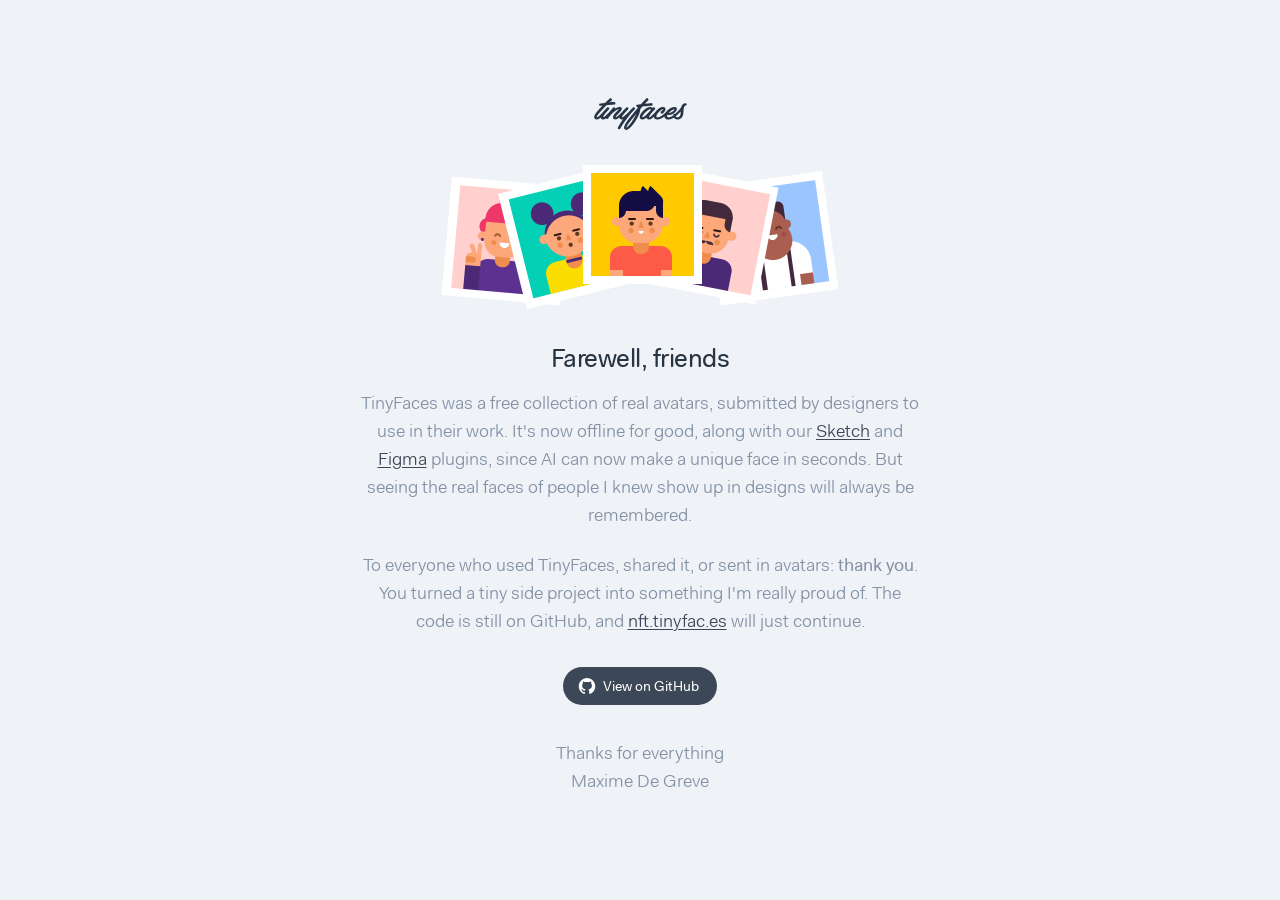
==== site/index.html @ 03fa12ae "Add static farewell page for Netlify TinyFaces is being retired now that AI image generation covers " ====
<!DOCTYPE html>
<html lang="en">
  <head>
    <meta charset="utf-8">
    <meta name="viewport" content="width=device-width, initial-scale=1">
    <title>TinyFaces 👦🏼👨🏾👩🏻 — Thank you</title>
    <meta name="description" content="TinyFaces has been retired. Thank you to everyone who used and supported it over the years.">
    <link rel="stylesheet" href="styles.css">
  </head>
  <body>
    <div class="hero">
      <div class="hero-inner">
        <div class="logo">
          <a href="https://github.com/maximedegreve/TinyFaces">
            <img width="93" height="auto" src="images/logo.png" alt="TinyFaces logo">
          </a>
        </div>

        <div class="illustration">
          <img src="images/front.png" alt="TinyFaces avatars">
        </div>

        <h1>Farewell, friends</h1>

        <h2>
          TinyFaces was a free collection of real avatars, submitted by
          designers to use in their work. It's now offline for good, along with
          our
          <a href="https://github.com/maximedegreve/TinyFaces-Sketch-Plugin">Sketch</a>
          and
          <a href="https://github.com/maximedegreve/TinyFaces-Figma-Plugin">Figma</a>
          plugins, since AI can now make a unique face in seconds. But seeing
          the real faces of people I knew show up in designs will always be
          remembered.
        </h2>

        <p>
          To everyone who used TinyFaces, shared it, or sent in avatars:
          <strong>thank you</strong>. You turned a tiny side project into
          something I'm really proud of. The code is still on GitHub, and
          <a href="https://nft.tinyfac.es">nft.tinyfac.es</a> will just continue.
        </p>

        <a class="button" href="https://github.com/maximedegreve/TinyFaces">
          <img src="images/github.svg" alt="" aria-hidden="true">
          View on GitHub
        </a>

        <p class="signoff">
          Thanks for everything<br>
          Maxime De Greve
        </p>
      </div>
    </div>
  </body>
</html>
---- site/styles.css ----
/* Original TinyFaces font, self-hosted so the page stays standalone */
@font-face {
  font-family: "FaktProSoft";
  src: url("fonts/FaktSoftPro-Blond.woff") format("woff"),
    url("fonts/FaktSoftPro-Blond.ttf") format("truetype");
  font-weight: 300;
  font-style: normal;
  font-display: swap;
}

@font-face {
  font-family: "FaktProSoft";
  src: url("fonts/FaktSoftPro-Normal.woff") format("woff"),
    url("fonts/FaktSoftPro-Normal.ttf") format("truetype");
  font-weight: 400;
  font-style: normal;
  font-display: swap;
}

@font-face {
  font-family: "FaktProSoft";
  src: url("fonts/FaktSoftPro-Medium.woff") format("woff"),
    url("fonts/FaktSoftPro-Medium.ttf") format("truetype");
  font-weight: 500;
  font-style: normal;
  font-display: swap;
}

/* TinyFaces palette (from the original styleguide) */
:root {
  --steel: #273444;
  --slate: #3c4858;
  --silver: #8492a6;
  --snow: #f9fafc;
  --snow-d: #eff2f7;
  --white: #ffffff;
}

* {
  box-sizing: border-box;
}

html,
body {
  margin: 0;
  padding: 0;
}

body {
  min-height: 100vh;
  display: flex;
  align-items: center;
  justify-content: center;
  background-color: var(--snow-d);
  color: var(--steel);
  font-family: "FaktProSoft", "Helvetica Neue", helvetica, arial, sans-serif;
  font-weight: 400;
  font-synthesis: none;
  -webkit-font-smoothing: antialiased;
  -moz-osx-font-smoothing: grayscale;
}

.hero {
  width: 100%;
  background-color: var(--snow-d);
  text-align: center;
  padding: 64px 40px 72px;
}

.hero-inner {
  display: flex;
  flex-direction: column;
  align-items: center;
  gap: 0;
  max-width: 560px;
  width: 100%;
  margin: 0 auto;
}

.logo {
  margin-bottom: 28px;
}

.logo img {
  display: inline-block;
  height: auto;
}

.illustration {
  margin-bottom: 24px;
}

.illustration img {
  width: 100%;
  max-width: 398px;
  height: auto;
}

h1 {
  font-size: 26px;
  line-height: 34px;
  letter-spacing: -0.5px;
  font-weight: 400;
  color: var(--steel);
  margin: 0 0 14px;
}

h2 {
  font-size: 18px;
  line-height: 28px;
  font-weight: 300;
  color: var(--silver);
  margin: 0 0 22px;
}

p {
  font-size: 18px;
  line-height: 28px;
  font-weight: 300;
  color: var(--silver);
  margin: 0 0 22px;
}

p strong {
  color: inherit;
  font-weight: 400;
}

.signoff {
  margin: 0;
}

a {
  color: var(--slate);
  text-decoration: underline;
  text-underline-offset: 2px;
}

a:hover {
  color: var(--steel);
}

.button {
  display: inline-flex;
  align-items: center;
  gap: 5px;
  margin: 10px 0 34px;
  padding: 0 18px 0 13px;
  height: 38px;
  line-height: 38px;
  border-radius: 19px;
  background-color: var(--slate);
  color: var(--white);
  font-size: 14px;
  text-decoration: none;
  transition: opacity 0.15s ease;
}

.button img {
  width: 22px;
  height: 22px;
  display: block;
}

.button:hover {
  opacity: 0.9;
  color: var(--white);
}

/* Subtle staggered entrance on load */
@keyframes fadeUp {
  from {
    opacity: 0;
    transform: translateY(10px);
  }
  to {
    opacity: 1;
    transform: translateY(0);
  }
}

.hero-inner > * {
  opacity: 0;
  animation: fadeUp 0.6s ease-out forwards;
}

.hero-inner > .logo {
  animation-delay: 0.05s;
}

.illustration {
  animation-delay: 0.15s;
}

.hero-inner > h1 {
  animation-delay: 0.28s;
}

.hero-inner > h2 {
  animation-delay: 0.4s;
}

.hero-inner > p {
  animation-delay: 0.52s;
}

.hero-inner > .button {
  animation-delay: 0.64s;
}

.hero-inner > .signoff {
  animation-delay: 0.76s;
}

@media (prefers-reduced-motion: reduce) {
  .hero-inner > * {
    animation: none;
    opacity: 1;
  }
}

@media (max-width: 480px) {
  .hero {
    padding: 44px 28px 52px;
  }

  h1 {
    font-size: 23px;
    line-height: 30px;
  }

  h2,
  p {
    font-size: 17px;
  }

  .illustration img {
    max-width: 280px;
  }
}
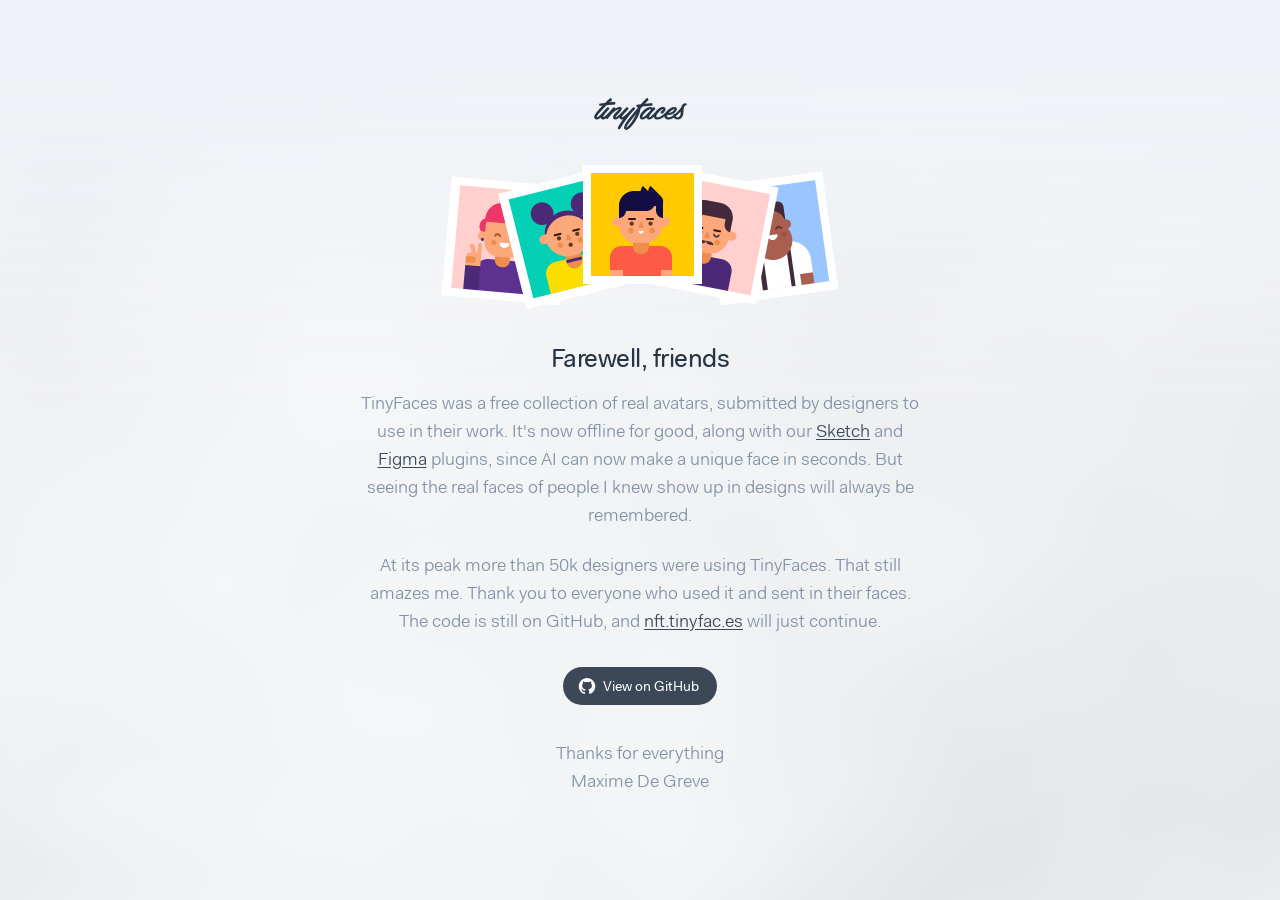
==== commit a3dd0666: "Add animated shader background and refine farewell copy Co-authored-by: Copilot <223556219+Copilot@u" ====
--- a/site/index.html
+++ b/site/index.html
@@ -8,6 +8,7 @@
     <link rel="stylesheet" href="styles.css">
   </head>
   <body>
+    <canvas id="bg-shader" aria-hidden="true"></canvas>
     <div class="hero">
       <div class="hero-inner">
         <div class="logo">
@@ -35,9 +36,9 @@
         </h2>
 
         <p>
-          To everyone who used TinyFaces, shared it, or sent in avatars:
-          <strong>thank you</strong>. You turned a tiny side project into
-          something I'm really proud of. The code is still on GitHub, and
+          At its peak more than 50k designers were using TinyFaces. That
+          still amazes me. Thank you to everyone who used it and sent in their
+          faces. The code is still on GitHub, and
           <a href="https://nft.tinyfac.es">nft.tinyfac.es</a> will just continue.
         </p>
 
@@ -52,5 +53,6 @@
         </p>
       </div>
     </div>
+    <script src="shader.js"></script>
   </body>
 </html>
--- a/site/styles.css
+++ b/site/styles.css
@@ -62,9 +62,34 @@
 
 .hero {
   width: 100%;
-  background-color: var(--snow-d);
+  background-color: transparent;
   text-align: center;
   padding: 64px 40px 72px;
+}
+
+#bg-shader {
+  position: fixed;
+  inset: 0;
+  width: 100%;
+  height: 100%;
+  z-index: -1;
+  opacity: 0;
+  transition: opacity 0.8s ease;
+  pointer-events: none;
+  -webkit-mask-image: linear-gradient(
+    to bottom,
+    transparent 0%,
+    rgba(0, 0, 0, 1) 45%
+  );
+  mask-image: linear-gradient(
+    to bottom,
+    transparent 0%,
+    rgba(0, 0, 0, 1) 45%
+  );
+}
+
+#bg-shader.is-active {
+  opacity: 1;
 }
 
 .hero-inner {
